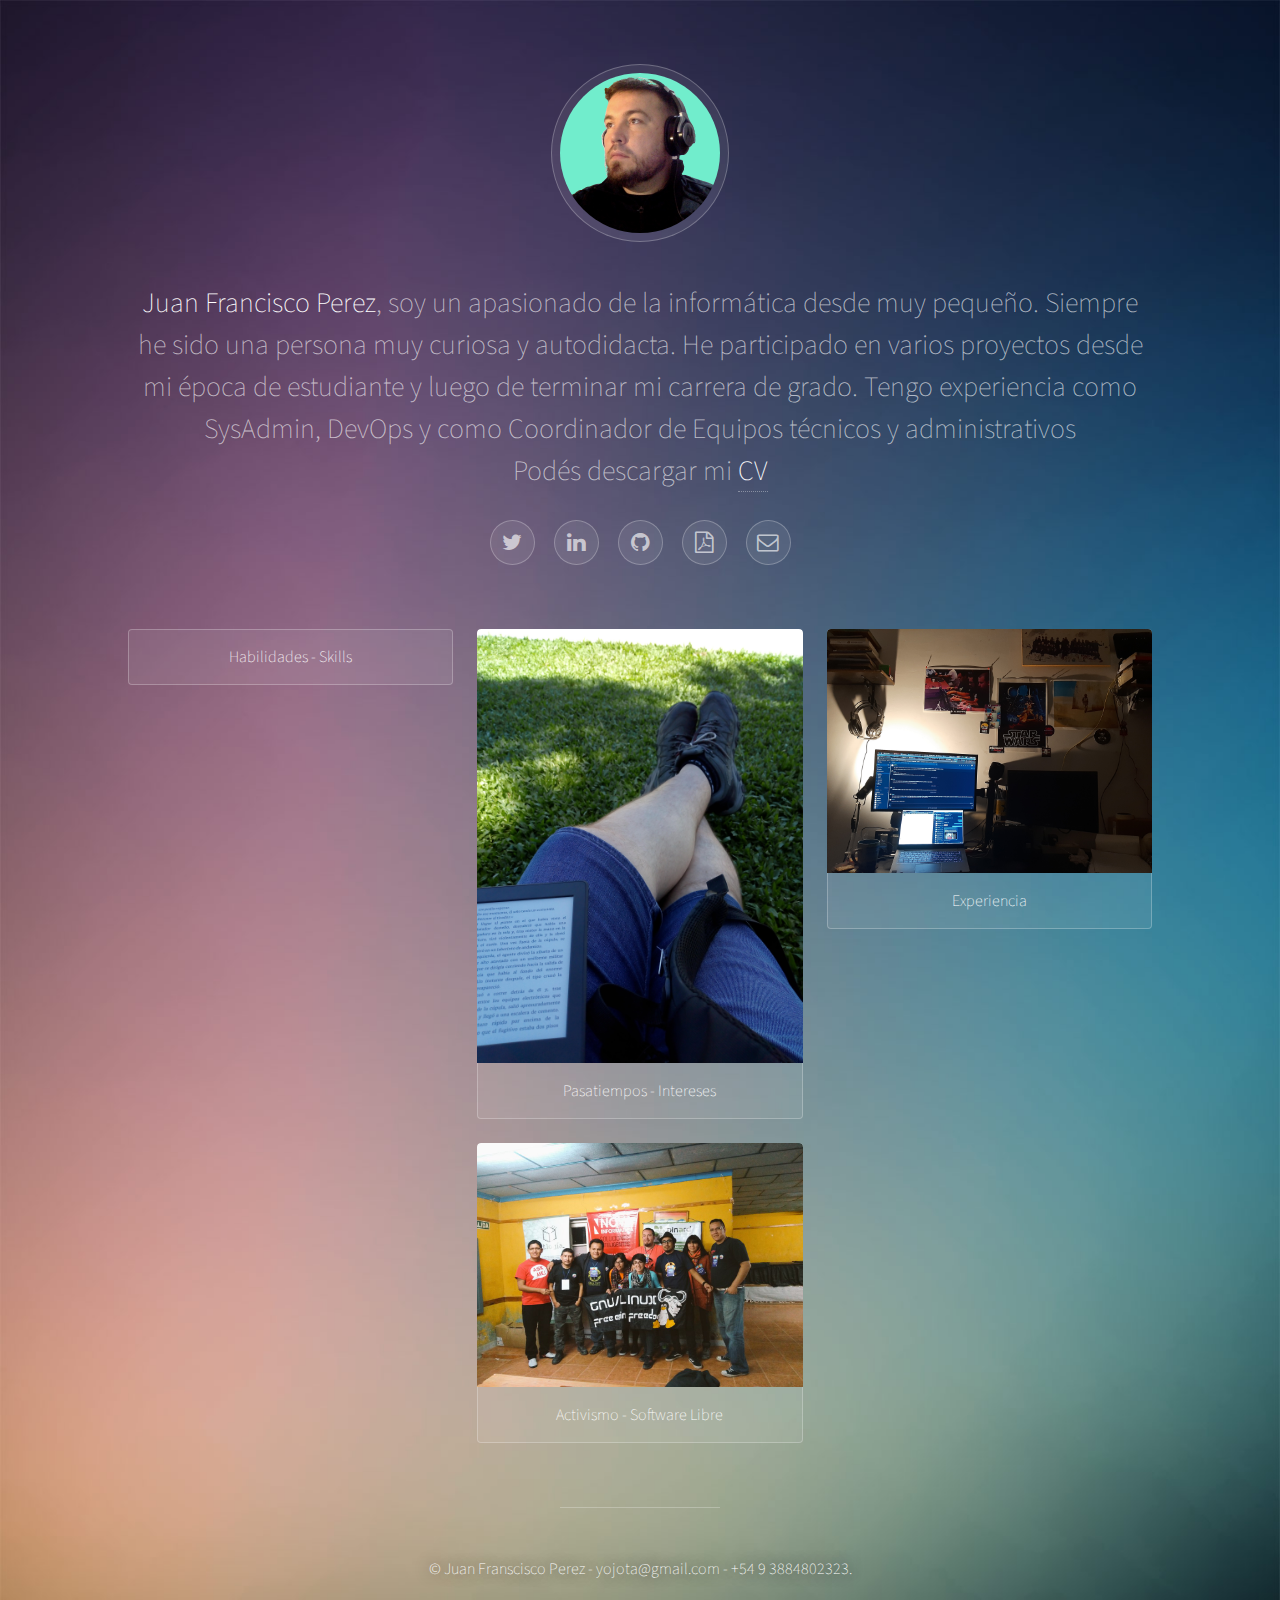
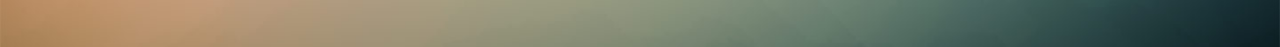
==== public_html/index.html @ 7b90a26a "add public html directory" ====
<!DOCTYPE HTML>
<!--
	Visualize by TEMPLATED
	templated.co @templatedco
	Released for free under the Creative Commons Attribution 3.0 license (templated.co/license)
-->
<html>
	<head>
		<title>Juan Franscico Perez - yojota</title>
		<meta charset="utf-8" />
		<meta name="viewport" content="width=device-width, initial-scale=1" />
		<link rel="stylesheet" href="assets/css/main.css" />
	</head>
	<body>

		<!-- Wrapper -->
			<div id="wrapper">

				<!-- Header -->
					<header id="header">
						<span class="avatar"><img src="images/avatar.jpg" alt="" /></span>
						<h1><strong>Juan Francisco Perez</strong>, soy un apasionado de la informática desde muy pequeño. Siempre he sido una
							persona muy curiosa y autodidacta. He participado en varios proyectos desde mi época de estudiante y luego de terminar mi carrera de grado. Tengo experiencia como SysAdmin, DevOps y como Coordinador de Equipos técnicos y administrativos 
							<br />
						Podés descargar mi <strong><a href="cv.pdf">CV</a></strong></h1>
						<ul class="icons">
							<li><a href="https://twitter.com/yojota" class="icon style2 fa-twitter"><span class="label">Twitter</span></a></li>
							<li><a href="https://www.linkedin.com/in/juan-francisco-perez-b0759632/" class="icon style2 fa-linkedin"><span class="label">Linkedin</span></a></li>
							<li><a href="https://github.com/yojota" class="icon style2 fa-github"><span class="label">Github</span></a></li>
							<li><a href="cv.pdf" class="icon style2 fa-file-pdf-o"><span class="label">CV</span></a></li>
							<li><a href="mailto:yojota@gmail.com" class="icon style2 fa-envelope-o"><span class="label">Email</span></a></li>
						</ul>
					</header>

				<!-- Main -->
					<section id="main">

						<!-- Thumbnails -->
							<section class="thumbnails">
								<div>
									<a href="images/fulls/01.jpg">
										<img src="images/thumbs/01.jpg" alt="" />
										<h3>Habilidades - Skills</h3>
									</a>
								</div>
								<div>
									<a href="images/fulls/03.jpg">
										<img src="images/thumbs/03.jpg" alt="" />
										<h3>Pasatiempos - Intereses</h3>
									</a>
									<a href="images/fulls/05.jpg">
										<img src="images/thumbs/05.jpg" alt="" />
										<h3>Activismo - Software Libre</h3>
									</a>
								</div>
								<div>
									<a href="images/fulls/06.jpg">
										<img src="images/thumbs/06.jpg" alt="" />
										<h3>Experiencia</h3>
									</a>
								</div>
							</section>

					</section>

				<!-- Footer -->
					<footer id="footer">
						<p>&copy; Juan Franscisco Perez - yojota@gmail.com - +54 9 3884802323.</p>
					</footer>

			</div>

		<!-- Scripts -->
			<script src="assets/js/jquery.min.js"></script>
			<script src="assets/js/jquery.poptrox.min.js"></script>
			<script src="assets/js/skel.min.js"></script>
			<script src="assets/js/main.js"></script>

	</body>
</html>
---- public_html/assets/css/main.css ----
@charset "UTF-8";
@import url(font-awesome.min.css);
@import url("http://fonts.googleapis.com/css?family=Source+Sans+Pro:200");

/*
	Visualize by TEMPLATED
	templated.co @templatedco
	Released for free under the Creative Commons Attribution 3.0 license (templated.co/license)
*/

/* Reset */

	html, body, div, span, applet, object, iframe, h1, h2, h3, h4, h5, h6, p, blockquote, pre, a, abbr, acronym, address, big, cite, code, del, dfn, em, img, ins, kbd, q, s, samp, small, strike, strong, sub, sup, tt, var, b, u, i, center, dl, dt, dd, ol, ul, li, fieldset, form, label, legend, table, caption, tbody, tfoot, thead, tr, th, td, article, aside, canvas, details, embed, figure, figcaption, footer, header, hgroup, menu, nav, output, ruby, section, summary, time, mark, audio, video {
		margin: 0;
		padding: 0;
		border: 0;
		font-size: 100%;
		font: inherit;
		vertical-align: baseline;
	}

	article, aside, details, figcaption, figure, footer, header, hgroup, menu, nav, section {
		display: block;
	}

	body {
		line-height: 1;
	}

	ol, ul {
		list-style: none;
	}

	blockquote, q {
		quotes: none;
	}

	blockquote:before, blockquote:after, q:before, q:after {
		content: '';
		content: none;
	}

	table {
		border-collapse: collapse;
		border-spacing: 0;
	}

	body {
		-webkit-text-size-adjust: none;
	}

/* Box Model */

	*, *:before, *:after {
		-moz-box-sizing: border-box;
		-webkit-box-sizing: border-box;
		box-sizing: border-box;
	}

/* Grid */

	.row {
		border-bottom: solid 1px transparent;
		-moz-box-sizing: border-box;
		-webkit-box-sizing: border-box;
		box-sizing: border-box;
	}

	.row > * {
		float: left;
		-moz-box-sizing: border-box;
		-webkit-box-sizing: border-box;
		box-sizing: border-box;
	}

	.row:after, .row:before {
		content: '';
		display: block;
		clear: both;
		height: 0;
	}

	.row.uniform > * > :first-child {
		margin-top: 0;
	}

	.row.uniform > * > :last-child {
		margin-bottom: 0;
	}

	.row.\30 \25 > * {
		padding: 0 0 0 0em;
	}

	.row.\30 \25 {
		margin: 0 0 -1px 0em;
	}

	.row.uniform.\30 \25 > * {
		padding: 0em 0 0 0em;
	}

	.row.uniform.\30 \25 {
		margin: 0em 0 -1px 0em;
	}

	.row > * {
		padding: 0 0 0 2em;
	}

	.row {
		margin: 0 0 -1px -2em;
	}

	.row.uniform > * {
		padding: 2em 0 0 2em;
	}

	.row.uniform {
		margin: -2em 0 -1px -2em;
	}

	.row.\32 00\25 > * {
		padding: 0 0 0 4em;
	}

	.row.\32 00\25 {
		margin: 0 0 -1px -4em;
	}

	.row.uniform.\32 00\25 > * {
		padding: 4em 0 0 4em;
	}

	.row.uniform.\32 00\25 {
		margin: -4em 0 -1px -4em;
	}

	.row.\31 50\25 > * {
		padding: 0 0 0 3em;
	}

	.row.\31 50\25 {
		margin: 0 0 -1px -3em;
	}

	.row.uniform.\31 50\25 > * {
		padding: 3em 0 0 3em;
	}

	.row.uniform.\31 50\25 {
		margin: -3em 0 -1px -3em;
	}

	.row.\35 0\25 > * {
		padding: 0 0 0 1em;
	}

	.row.\35 0\25 {
		margin: 0 0 -1px -1em;
	}

	.row.uniform.\35 0\25 > * {
		padding: 1em 0 0 1em;
	}

	.row.uniform.\35 0\25 {
		margin: -1em 0 -1px -1em;
	}

	.row.\32 5\25 > * {
		padding: 0 0 0 0.5em;
	}

	.row.\32 5\25 {
		margin: 0 0 -1px -0.5em;
	}

	.row.uniform.\32 5\25 > * {
		padding: 0.5em 0 0 0.5em;
	}

	.row.uniform.\32 5\25 {
		margin: -0.5em 0 -1px -0.5em;
	}

	.\31 2u, .\31 2u\24 {
		width: 100%;
		clear: none;
		margin-left: 0;
	}

	.\31 1u, .\31 1u\24 {
		width: 91.6666666667%;
		clear: none;
		margin-left: 0;
	}

	.\31 0u, .\31 0u\24 {
		width: 83.3333333333%;
		clear: none;
		margin-left: 0;
	}

	.\39 u, .\39 u\24 {
		width: 75%;
		clear: none;
		margin-left: 0;
	}

	.\38 u, .\38 u\24 {
		width: 66.6666666667%;
		clear: none;
		margin-left: 0;
	}

	.\37 u, .\37 u\24 {
		width: 58.3333333333%;
		clear: none;
		margin-left: 0;
	}

	.\36 u, .\36 u\24 {
		width: 50%;
		clear: none;
		margin-left: 0;
	}

	.\35 u, .\35 u\24 {
		width: 41.6666666667%;
		clear: none;
		margin-left: 0;
	}

	.\34 u, .\34 u\24 {
		width: 33.3333333333%;
		clear: none;
		margin-left: 0;
	}

	.\33 u, .\33 u\24 {
		width: 25%;
		clear: none;
		margin-left: 0;
	}

	.\32 u, .\32 u\24 {
		width: 16.6666666667%;
		clear: none;
		margin-left: 0;
	}

	.\31 u, .\31 u\24 {
		width: 8.3333333333%;
		clear: none;
		margin-left: 0;
	}

	.\31 2u\24 + *,
	.\31 1u\24 + *,
	.\31 0u\24 + *,
	.\39 u\24 + *,
	.\38 u\24 + *,
	.\37 u\24 + *,
	.\36 u\24 + *,
	.\35 u\24 + *,
	.\34 u\24 + *,
	.\33 u\24 + *,
	.\32 u\24 + *,
	.\31 u\24 + * {
		clear: left;
	}

	.\-11u {
		margin-left: 91.66667%;
	}

	.\-10u {
		margin-left: 83.33333%;
	}

	.\-9u {
		margin-left: 75%;
	}

	.\-8u {
		margin-left: 66.66667%;
	}

	.\-7u {
		margin-left: 58.33333%;
	}

	.\-6u {
		margin-left: 50%;
	}

	.\-5u {
		margin-left: 41.66667%;
	}

	.\-4u {
		margin-left: 33.33333%;
	}

	.\-3u {
		margin-left: 25%;
	}

	.\-2u {
		margin-left: 16.66667%;
	}

	.\-1u {
		margin-left: 8.33333%;
	}

	@media screen and (max-width: 1680px) {

		.row > * {
			padding: 0 0 0 2em;
		}

		.row {
			margin: 0 0 -1px -2em;
		}

		.row.uniform > * {
			padding: 2em 0 0 2em;
		}

		.row.uniform {
			margin: -2em 0 -1px -2em;
		}

		.row.\32 00\25 > * {
			padding: 0 0 0 4em;
		}

		.row.\32 00\25 {
			margin: 0 0 -1px -4em;
		}

		.row.uniform.\32 00\25 > * {
			padding: 4em 0 0 4em;
		}

		.row.uniform.\32 00\25 {
			margin: -4em 0 -1px -4em;
		}

		.row.\31 50\25 > * {
			padding: 0 0 0 3em;
		}

		.row.\31 50\25 {
			margin: 0 0 -1px -3em;
		}

		.row.uniform.\31 50\25 > * {
			padding: 3em 0 0 3em;
		}

		.row.uniform.\31 50\25 {
			margin: -3em 0 -1px -3em;
		}

		.row.\35 0\25 > * {
			padding: 0 0 0 1em;
		}

		.row.\35 0\25 {
			margin: 0 0 -1px -1em;
		}

		.row.uniform.\35 0\25 > * {
			padding: 1em 0 0 1em;
		}

		.row.uniform.\35 0\25 {
			margin: -1em 0 -1px -1em;
		}

		.row.\32 5\25 > * {
			padding: 0 0 0 0.5em;
		}

		.row.\32 5\25 {
			margin: 0 0 -1px -0.5em;
		}

		.row.uniform.\32 5\25 > * {
			padding: 0.5em 0 0 0.5em;
		}

		.row.uniform.\32 5\25 {
			margin: -0.5em 0 -1px -0.5em;
		}

		.\31 2u\28xlarge\29, .\31 2u\24\28xlarge\29 {
			width: 100%;
			clear: none;
			margin-left: 0;
		}

		.\31 1u\28xlarge\29, .\31 1u\24\28xlarge\29 {
			width: 91.6666666667%;
			clear: none;
			margin-left: 0;
		}

		.\31 0u\28xlarge\29, .\31 0u\24\28xlarge\29 {
			width: 83.3333333333%;
			clear: none;
			margin-left: 0;
		}

		.\39 u\28xlarge\29, .\39 u\24\28xlarge\29 {
			width: 75%;
			clear: none;
			margin-left: 0;
		}

		.\38 u\28xlarge\29, .\38 u\24\28xlarge\29 {
			width: 66.6666666667%;
			clear: none;
			margin-left: 0;
		}

		.\37 u\28xlarge\29, .\37 u\24\28xlarge\29 {
			width: 58.3333333333%;
			clear: none;
			margin-left: 0;
		}

		.\36 u\28xlarge\29, .\36 u\24\28xlarge\29 {
			width: 50%;
			clear: none;
			margin-left: 0;
		}

		.\35 u\28xlarge\29, .\35 u\24\28xlarge\29 {
			width: 41.6666666667%;
			clear: none;
			margin-left: 0;
		}

		.\34 u\28xlarge\29, .\34 u\24\28xlarge\29 {
			width: 33.3333333333%;
			clear: none;
			margin-left: 0;
		}

		.\33 u\28xlarge\29, .\33 u\24\28xlarge\29 {
			width: 25%;
			clear: none;
			margin-left: 0;
		}

		.\32 u\28xlarge\29, .\32 u\24\28xlarge\29 {
			width: 16.6666666667%;
			clear: none;
			margin-left: 0;
		}

		.\31 u\28xlarge\29, .\31 u\24\28xlarge\29 {
			width: 8.3333333333%;
			clear: none;
			margin-left: 0;
		}

		.\31 2u\24\28xlarge\29 + *,
		.\31 1u\24\28xlarge\29 + *,
		.\31 0u\24\28xlarge\29 + *,
		.\39 u\24\28xlarge\29 + *,
		.\38 u\24\28xlarge\29 + *,
		.\37 u\24\28xlarge\29 + *,
		.\36 u\24\28xlarge\29 + *,
		.\35 u\24\28xlarge\29 + *,
		.\34 u\24\28xlarge\29 + *,
		.\33 u\24\28xlarge\29 + *,
		.\32 u\24\28xlarge\29 + *,
		.\31 u\24\28xlarge\29 + * {
			clear: left;
		}

		.\-11u\28xlarge\29 {
			margin-left: 91.66667%;
		}

		.\-10u\28xlarge\29 {
			margin-left: 83.33333%;
		}

		.\-9u\28xlarge\29 {
			margin-left: 75%;
		}

		.\-8u\28xlarge\29 {
			margin-left: 66.66667%;
		}

		.\-7u\28xlarge\29 {
			margin-left: 58.33333%;
		}

		.\-6u\28xlarge\29 {
			margin-left: 50%;
		}

		.\-5u\28xlarge\29 {
			margin-left: 41.66667%;
		}

		.\-4u\28xlarge\29 {
			margin-left: 33.33333%;
		}

		.\-3u\28xlarge\29 {
			margin-left: 25%;
		}

		.\-2u\28xlarge\29 {
			margin-left: 16.66667%;
		}

		.\-1u\28xlarge\29 {
			margin-left: 8.33333%;
		}

	}

	@media screen and (max-width: 1280px) {

		.row > * {
			padding: 0 0 0 2em;
		}

		.row {
			margin: 0 0 -1px -2em;
		}

		.row.uniform > * {
			padding: 2em 0 0 2em;
		}

		.row.uniform {
			margin: -2em 0 -1px -2em;
		}

		.row.\32 00\25 > * {
			padding: 0 0 0 4em;
		}

		.row.\32 00\25 {
			margin: 0 0 -1px -4em;
		}

		.row.uniform.\32 00\25 > * {
			padding: 4em 0 0 4em;
		}

		.row.uniform.\32 00\25 {
			margin: -4em 0 -1px -4em;
		}

		.row.\31 50\25 > * {
			padding: 0 0 0 3em;
		}

		.row.\31 50\25 {
			margin: 0 0 -1px -3em;
		}

		.row.uniform.\31 50\25 > * {
			padding: 3em 0 0 3em;
		}

		.row.uniform.\31 50\25 {
			margin: -3em 0 -1px -3em;
		}

		.row.\35 0\25 > * {
			padding: 0 0 0 1em;
		}

		.row.\35 0\25 {
			margin: 0 0 -1px -1em;
		}

		.row.uniform.\35 0\25 > * {
			padding: 1em 0 0 1em;
		}

		.row.uniform.\35 0\25 {
			margin: -1em 0 -1px -1em;
		}

		.row.\32 5\25 > * {
			padding: 0 0 0 0.5em;
		}

		.row.\32 5\25 {
			margin: 0 0 -1px -0.5em;
		}

		.row.uniform.\32 5\25 > * {
			padding: 0.5em 0 0 0.5em;
		}

		.row.uniform.\32 5\25 {
			margin: -0.5em 0 -1px -0.5em;
		}

		.\31 2u\28large\29, .\31 2u\24\28large\29 {
			width: 100%;
			clear: none;
			margin-left: 0;
		}

		.\31 1u\28large\29, .\31 1u\24\28large\29 {
			width: 91.6666666667%;
			clear: none;
			margin-left: 0;
		}

		.\31 0u\28large\29, .\31 0u\24\28large\29 {
			width: 83.3333333333%;
			clear: none;
			margin-left: 0;
		}

		.\39 u\28large\29, .\39 u\24\28large\29 {
			width: 75%;
			clear: none;
			margin-left: 0;
		}

		.\38 u\28large\29, .\38 u\24\28large\29 {
			width: 66.6666666667%;
			clear: none;
			margin-left: 0;
		}

		.\37 u\28large\29, .\37 u\24\28large\29 {
			width: 58.3333333333%;
			clear: none;
			margin-left: 0;
		}

		.\36 u\28large\29, .\36 u\24\28large\29 {
			width: 50%;
			clear: none;
			margin-left: 0;
		}

		.\35 u\28large\29, .\35 u\24\28large\29 {
			width: 41.6666666667%;
			clear: none;
			margin-left: 0;
		}

		.\34 u\28large\29, .\34 u\24\28large\29 {
			width: 33.3333333333%;
			clear: none;
			margin-left: 0;
		}

		.\33 u\28large\29, .\33 u\24\28large\29 {
			width: 25%;
			clear: none;
			margin-left: 0;
		}

		.\32 u\28large\29, .\32 u\24\28large\29 {
			width: 16.6666666667%;
			clear: none;
			margin-left: 0;
		}

		.\31 u\28large\29, .\31 u\24\28large\29 {
			width: 8.3333333333%;
			clear: none;
			margin-left: 0;
		}

		.\31 2u\24\28large\29 + *,
		.\31 1u\24\28large\29 + *,
		.\31 0u\24\28large\29 + *,
		.\39 u\24\28large\29 + *,
		.\38 u\24\28large\29 + *,
		.\37 u\24\28large\29 + *,
		.\36 u\24\28large\29 + *,
		.\35 u\24\28large\29 + *,
		.\34 u\24\28large\29 + *,
		.\33 u\24\28large\29 + *,
		.\32 u\24\28large\29 + *,
		.\31 u\24\28large\29 + * {
			clear: left;
		}

		.\-11u\28large\29 {
			margin-left: 91.66667%;
		}

		.\-10u\28large\29 {
			margin-left: 83.33333%;
		}

		.\-9u\28large\29 {
			margin-left: 75%;
		}

		.\-8u\28large\29 {
			margin-left: 66.66667%;
		}

		.\-7u\28large\29 {
			margin-left: 58.33333%;
		}

		.\-6u\28large\29 {
			margin-left: 50%;
		}

		.\-5u\28large\29 {
			margin-left: 41.66667%;
		}

		.\-4u\28large\29 {
			margin-left: 33.33333%;
		}

		.\-3u\28large\29 {
			margin-left: 25%;
		}

		.\-2u\28large\29 {
			margin-left: 16.66667%;
		}

		.\-1u\28large\29 {
			margin-left: 8.33333%;
		}

	}

	@media screen and (max-width: 980px) {

		.row > * {
			padding: 0 0 0 2em;
		}

		.row {
			margin: 0 0 -1px -2em;
		}

		.row.uniform > * {
			padding: 2em 0 0 2em;
		}

		.row.uniform {
			margin: -2em 0 -1px -2em;
		}

		.row.\32 00\25 > * {
			padding: 0 0 0 4em;
		}

		.row.\32 00\25 {
			margin: 0 0 -1px -4em;
		}

		.row.uniform.\32 00\25 > * {
			padding: 4em 0 0 4em;
		}

		.row.uniform.\32 00\25 {
			margin: -4em 0 -1px -4em;
		}

		.row.\31 50\25 > * {
			padding: 0 0 0 3em;
		}

		.row.\31 50\25 {
			margin: 0 0 -1px -3em;
		}

		.row.uniform.\31 50\25 > * {
			padding: 3em 0 0 3em;
		}

		.row.uniform.\31 50\25 {
			margin: -3em 0 -1px -3em;
		}

		.row.\35 0\25 > * {
			padding: 0 0 0 1em;
		}

		.row.\35 0\25 {
			margin: 0 0 -1px -1em;
		}

		.row.uniform.\35 0\25 > * {
			padding: 1em 0 0 1em;
		}

		.row.uniform.\35 0\25 {
			margin: -1em 0 -1px -1em;
		}

		.row.\32 5\25 > * {
			padding: 0 0 0 0.5em;
		}

		.row.\32 5\25 {
			margin: 0 0 -1px -0.5em;
		}

		.row.uniform.\32 5\25 > * {
			padding: 0.5em 0 0 0.5em;
		}

		.row.uniform.\32 5\25 {
			margin: -0.5em 0 -1px -0.5em;
		}

		.\31 2u\28medium\29, .\31 2u\24\28medium\29 {
			width: 100%;
			clear: none;
			margin-left: 0;
		}

		.\31 1u\28medium\29, .\31 1u\24\28medium\29 {
			width: 91.6666666667%;
			clear: none;
			margin-left: 0;
		}

		.\31 0u\28medium\29, .\31 0u\24\28medium\29 {
			width: 83.3333333333%;
			clear: none;
			margin-left: 0;
		}

		.\39 u\28medium\29, .\39 u\24\28medium\29 {
			width: 75%;
			clear: none;
			margin-left: 0;
		}

		.\38 u\28medium\29, .\38 u\24\28medium\29 {
			width: 66.6666666667%;
			clear: none;
			margin-left: 0;
		}

		.\37 u\28medium\29, .\37 u\24\28medium\29 {
			width: 58.3333333333%;
			clear: none;
			margin-left: 0;
		}

		.\36 u\28medium\29, .\36 u\24\28medium\29 {
			width: 50%;
			clear: none;
			margin-left: 0;
		}

		.\35 u\28medium\29, .\35 u\24\28medium\29 {
			width: 41.6666666667%;
			clear: none;
			margin-left: 0;
		}

		.\34 u\28medium\29, .\34 u\24\28medium\29 {
			width: 33.3333333333%;
			clear: none;
			margin-left: 0;
		}

		.\33 u\28medium\29, .\33 u\24\28medium\29 {
			width: 25%;
			clear: none;
			margin-left: 0;
		}

		.\32 u\28medium\29, .\32 u\24\28medium\29 {
			width: 16.6666666667%;
			clear: none;
			margin-left: 0;
		}

		.\31 u\28medium\29, .\31 u\24\28medium\29 {
			width: 8.3333333333%;
			clear: none;
			margin-left: 0;
		}

		.\31 2u\24\28medium\29 + *,
		.\31 1u\24\28medium\29 + *,
		.\31 0u\24\28medium\29 + *,
		.\39 u\24\28medium\29 + *,
		.\38 u\24\28medium\29 + *,
		.\37 u\24\28medium\29 + *,
		.\36 u\24\28medium\29 + *,
		.\35 u\24\28medium\29 + *,
		.\34 u\24\28medium\29 + *,
		.\33 u\24\28medium\29 + *,
		.\32 u\24\28medium\29 + *,
		.\31 u\24\28medium\29 + * {
			clear: left;
		}

		.\-11u\28medium\29 {
			margin-left: 91.66667%;
		}

		.\-10u\28medium\29 {
			margin-left: 83.33333%;
		}

		.\-9u\28medium\29 {
			margin-left: 75%;
		}

		.\-8u\28medium\29 {
			margin-left: 66.66667%;
		}

		.\-7u\28medium\29 {
			margin-left: 58.33333%;
		}

		.\-6u\28medium\29 {
			margin-left: 50%;
		}

		.\-5u\28medium\29 {
			margin-left: 41.66667%;
		}

		.\-4u\28medium\29 {
			margin-left: 33.33333%;
		}

		.\-3u\28medium\29 {
			margin-left: 25%;
		}

		.\-2u\28medium\29 {
			margin-left: 16.66667%;
		}

		.\-1u\28medium\29 {
			margin-left: 8.33333%;
		}

	}

	@media screen and (max-width: 736px) {

		.row > * {
			padding: 0 0 0 2em;
		}

		.row {
			margin: 0 0 -1px -2em;
		}

		.row.uniform > * {
			padding: 2em 0 0 2em;
		}

		.row.uniform {
			margin: -2em 0 -1px -2em;
		}

		.row.\32 00\25 > * {
			padding: 0 0 0 4em;
		}

		.row.\32 00\25 {
			margin: 0 0 -1px -4em;
		}

		.row.uniform.\32 00\25 > * {
			padding: 4em 0 0 4em;
		}

		.row.uniform.\32 00\25 {
			margin: -4em 0 -1px -4em;
		}

		.row.\31 50\25 > * {
			padding: 0 0 0 3em;
		}

		.row.\31 50\25 {
			margin: 0 0 -1px -3em;
		}

		.row.uniform.\31 50\25 > * {
			padding: 3em 0 0 3em;
		}

		.row.uniform.\31 50\25 {
			margin: -3em 0 -1px -3em;
		}

		.row.\35 0\25 > * {
			padding: 0 0 0 1em;
		}

		.row.\35 0\25 {
			margin: 0 0 -1px -1em;
		}

		.row.uniform.\35 0\25 > * {
			padding: 1em 0 0 1em;
		}

		.row.uniform.\35 0\25 {
			margin: -1em 0 -1px -1em;
		}

		.row.\32 5\25 > * {
			padding: 0 0 0 0.5em;
		}

		.row.\32 5\25 {
			margin: 0 0 -1px -0.5em;
		}

		.row.uniform.\32 5\25 > * {
			padding: 0.5em 0 0 0.5em;
		}

		.row.uniform.\32 5\25 {
			margin: -0.5em 0 -1px -0.5em;
		}

		.\31 2u\28small\29, .\31 2u\24\28small\29 {
			width: 100%;
			clear: none;
			margin-left: 0;
		}

		.\31 1u\28small\29, .\31 1u\24\28small\29 {
			width: 91.6666666667%;
			clear: none;
			margin-left: 0;
		}

		.\31 0u\28small\29, .\31 0u\24\28small\29 {
			width: 83.3333333333%;
			clear: none;
			margin-left: 0;
		}

		.\39 u\28small\29, .\39 u\24\28small\29 {
			width: 75%;
			clear: none;
			margin-left: 0;
		}

		.\38 u\28small\29, .\38 u\24\28small\29 {
			width: 66.6666666667%;
			clear: none;
			margin-left: 0;
		}

		.\37 u\28small\29, .\37 u\24\28small\29 {
			width: 58.3333333333%;
			clear: none;
			margin-left: 0;
		}

		.\36 u\28small\29, .\36 u\24\28small\29 {
			width: 50%;
			clear: none;
			margin-left: 0;
		}

		.\35 u\28small\29, .\35 u\24\28small\29 {
			width: 41.6666666667%;
			clear: none;
			margin-left: 0;
		}

		.\34 u\28small\29, .\34 u\24\28small\29 {
			width: 33.3333333333%;
			clear: none;
			margin-left: 0;
		}

		.\33 u\28small\29, .\33 u\24\28small\29 {
			width: 25%;
			clear: none;
			margin-left: 0;
		}

		.\32 u\28small\29, .\32 u\24\28small\29 {
			width: 16.6666666667%;
			clear: none;
			margin-left: 0;
		}

		.\31 u\28small\29, .\31 u\24\28small\29 {
			width: 8.3333333333%;
			clear: none;
			margin-left: 0;
		}

		.\31 2u\24\28small\29 + *,
		.\31 1u\24\28small\29 + *,
		.\31 0u\24\28small\29 + *,
		.\39 u\24\28small\29 + *,
		.\38 u\24\28small\29 + *,
		.\37 u\24\28small\29 + *,
		.\36 u\24\28small\29 + *,
		.\35 u\24\28small\29 + *,
		.\34 u\24\28small\29 + *,
		.\33 u\24\28small\29 + *,
		.\32 u\24\28small\29 + *,
		.\31 u\24\28small\29 + * {
			clear: left;
		}

		.\-11u\28small\29 {
			margin-left: 91.66667%;
		}

		.\-10u\28small\29 {
			margin-left: 83.33333%;
		}

		.\-9u\28small\29 {
			margin-left: 75%;
		}

		.\-8u\28small\29 {
			margin-left: 66.66667%;
		}

		.\-7u\28small\29 {
			margin-left: 58.33333%;
		}

		.\-6u\28small\29 {
			margin-left: 50%;
		}

		.\-5u\28small\29 {
			margin-left: 41.66667%;
		}

		.\-4u\28small\29 {
			margin-left: 33.33333%;
		}

		.\-3u\28small\29 {
			margin-left: 25%;
		}

		.\-2u\28small\29 {
			margin-left: 16.66667%;
		}

		.\-1u\28small\29 {
			margin-left: 8.33333%;
		}

	}

	@media screen and (max-width: 480px) {

		.row > * {
			padding: 0 0 0 2em;
		}

		.row {
			margin: 0 0 -1px -2em;
		}

		.row.uniform > * {
			padding: 2em 0 0 2em;
		}

		.row.uniform {
			margin: -2em 0 -1px -2em;
		}

		.row.\32 00\25 > * {
			padding: 0 0 0 4em;
		}

		.row.\32 00\25 {
			margin: 0 0 -1px -4em;
		}

		.row.uniform.\32 00\25 > * {
			padding: 4em 0 0 4em;
		}

		.row.uniform.\32 00\25 {
			margin: -4em 0 -1px -4em;
		}

		.row.\31 50\25 > * {
			padding: 0 0 0 3em;
		}

		.row.\31 50\25 {
			margin: 0 0 -1px -3em;
		}

		.row.uniform.\31 50\25 > * {
			padding: 3em 0 0 3em;
		}

		.row.uniform.\31 50\25 {
			margin: -3em 0 -1px -3em;
		}

		.row.\35 0\25 > * {
			padding: 0 0 0 1em;
		}

		.row.\35 0\25 {
			margin: 0 0 -1px -1em;
		}

		.row.uniform.\35 0\25 > * {
			padding: 1em 0 0 1em;
		}

		.row.uniform.\35 0\25 {
			margin: -1em 0 -1px -1em;
		}

		.row.\32 5\25 > * {
			padding: 0 0 0 0.5em;
		}

		.row.\32 5\25 {
			margin: 0 0 -1px -0.5em;
		}

		.row.uniform.\32 5\25 > * {
			padding: 0.5em 0 0 0.5em;
		}

		.row.uniform.\32 5\25 {
			margin: -0.5em 0 -1px -0.5em;
		}

		.\31 2u\28xsmall\29, .\31 2u\24\28xsmall\29 {
			width: 100%;
			clear: none;
			margin-left: 0;
		}

		.\31 1u\28xsmall\29, .\31 1u\24\28xsmall\29 {
			width: 91.6666666667%;
			clear: none;
			margin-left: 0;
		}

		.\31 0u\28xsmall\29, .\31 0u\24\28xsmall\29 {
			width: 83.3333333333%;
			clear: none;
			margin-left: 0;
		}

		.\39 u\28xsmall\29, .\39 u\24\28xsmall\29 {
			width: 75%;
			clear: none;
			margin-left: 0;
		}

		.\38 u\28xsmall\29, .\38 u\24\28xsmall\29 {
			width: 66.6666666667%;
			clear: none;
			margin-left: 0;
		}

		.\37 u\28xsmall\29, .\37 u\24\28xsmall\29 {
			width: 58.3333333333%;
			clear: none;
			margin-left: 0;
		}

		.\36 u\28xsmall\29, .\36 u\24\28xsmall\29 {
			width: 50%;
			clear: none;
			margin-left: 0;
		}

		.\35 u\28xsmall\29, .\35 u\24\28xsmall\29 {
			width: 41.6666666667%;
			clear: none;
			margin-left: 0;
		}

		.\34 u\28xsmall\29, .\34 u\24\28xsmall\29 {
			width: 33.3333333333%;
			clear: none;
			margin-left: 0;
		}

		.\33 u\28xsmall\29, .\33 u\24\28xsmall\29 {
			width: 25%;
			clear: none;
			margin-left: 0;
		}

		.\32 u\28xsmall\29, .\32 u\24\28xsmall\29 {
			width: 16.6666666667%;
			clear: none;
			margin-left: 0;
		}

		.\31 u\28xsmall\29, .\31 u\24\28xsmall\29 {
			width: 8.3333333333%;
			clear: none;
			margin-left: 0;
		}

		.\31 2u\24\28xsmall\29 + *,
		.\31 1u\24\28xsmall\29 + *,
		.\31 0u\24\28xsmall\29 + *,
		.\39 u\24\28xsmall\29 + *,
		.\38 u\24\28xsmall\29 + *,
		.\37 u\24\28xsmall\29 + *,
		.\36 u\24\28xsmall\29 + *,
		.\35 u\24\28xsmall\29 + *,
		.\34 u\24\28xsmall\29 + *,
		.\33 u\24\28xsmall\29 + *,
		.\32 u\24\28xsmall\29 + *,
		.\31 u\24\28xsmall\29 + * {
			clear: left;
		}

		.\-11u\28xsmall\29 {
			margin-left: 91.66667%;
		}

		.\-10u\28xsmall\29 {
			margin-left: 83.33333%;
		}

		.\-9u\28xsmall\29 {
			margin-left: 75%;
		}

		.\-8u\28xsmall\29 {
			margin-left: 66.66667%;
		}

		.\-7u\28xsmall\29 {
			margin-left: 58.33333%;
		}

		.\-6u\28xsmall\29 {
			margin-left: 50%;
		}

		.\-5u\28xsmall\29 {
			margin-left: 41.66667%;
		}

		.\-4u\28xsmall\29 {
			margin-left: 33.33333%;
		}

		.\-3u\28xsmall\29 {
			margin-left: 25%;
		}

		.\-2u\28xsmall\29 {
			margin-left: 16.66667%;
		}

		.\-1u\28xsmall\29 {
			margin-left: 8.33333%;
		}

	}

/* Basic */

	@-ms-viewport {
		width: device-width;
	}

	body {
		-ms-overflow-style: scrollbar;
	}

	@media screen and (max-width: 480px) {

		html, body {
			min-width: 320px;
		}

	}

	body {
		background-color: #000;
		background-image: url("../../images/bg.jpg");
		background-size: cover;
		background-position: top center;
	}

		body.is-loading *, body.is-loading *:before, body.is-loading *:after {
			-moz-animation: none !important;
			-webkit-animation: none !important;
			-ms-animation: none !important;
			animation: none !important;
			-moz-transition: none !important;
			-webkit-transition: none !important;
			-ms-transition: none !important;
			transition: none !important;
		}

/* Type */

	body, input, select, textarea {
		color: rgba(255, 255, 255, 0.65);
		font-family: "Source Sans Pro", Helvetica, sans-serif;
		font-size: 13pt;
		font-weight: 200;
		line-height: 1.65;
	}

		@media screen and (max-width: 1280px) {

			body, input, select, textarea {
				font-size: 12pt;
			}

		}

	a {
		color: inherit;
		text-decoration: none;
		border-bottom: dotted 1px rgba(255, 255, 255, 0.35);
		-moz-transition: border-bottom-color 0.2s ease-in-out, color 0.2s ease-in-out;
		-webkit-transition: border-bottom-color 0.2s ease-in-out, color 0.2s ease-in-out;
		-ms-transition: border-bottom-color 0.2s ease-in-out, color 0.2s ease-in-out;
		transition: border-bottom-color 0.2s ease-in-out, color 0.2s ease-in-out;
	}

		a:hover {
			color: #ffffff;
			border-bottom-color: transparent;
		}

	strong, b {
		color: #ffffff;
		font-weight: 200;
	}

	em, i {
		font-style: italic;
	}

	p {
		margin: 0 0 2em 0;
	}

	h1, h2, h3, h4, h5, h6 {
		color: #ffffff;
		font-weight: 200;
		line-height: 1.5;
		margin: 0 0 1em 0;
	}

		h1 a, h2 a, h3 a, h4 a, h5 a, h6 a {
			color: inherit;
			text-decoration: none;
		}

		@media screen and (max-width: 980px) {

			h1 br, h2 br, h3 br, h4 br, h5 br, h6 br {
				display: none;
			}

		}

	h1 {
		font-size: 1.75em;
	}

		@media screen and (max-width: 980px) {

			h1 {
				font-size: 1.5em;
			}

		}

		@media screen and (max-width: 736px) {

			h1 {
				font-size: 1.25em;
			}

		}

	h2 {
		font-size: 1.35em;
	}

		@media screen and (max-width: 736px) {

			h2 {
				font-size: 1em;
			}

		}

	h3 {
		font-size: 1em;
	}

	h4 {
		font-size: 1em;
	}

	h5 {
		font-size: 0.9em;
	}

	h6 {
		font-size: 0.7em;
	}

	sub {
		font-size: 0.8em;
		position: relative;
		top: 0.5em;
	}

	sup {
		font-size: 0.8em;
		position: relative;
		top: -0.5em;
	}

	blockquote {
		border-left: solid 4px rgba(255, 255, 255, 0.25);
		font-style: italic;
		margin: 0 0 2em 0;
		padding: 0.5em 0 0.5em 2em;
	}

	code {
		background: rgba(255, 255, 255, 0.075);
		border-radius: 4px;
		border: solid 1px rgba(255, 255, 255, 0.25);
		font-family: "Courier New", monospace;
		font-size: 0.9em;
		margin: 0 0.25em;
		padding: 0.25em 0.65em;
	}

	pre {
		-webkit-overflow-scrolling: touch;
		font-family: "Courier New", monospace;
		font-size: 0.9em;
		margin: 0 0 2em 0;
	}

		pre code {
			display: block;
			line-height: 1.75;
			padding: 1em 1.5em;
			overflow-x: auto;
		}

	hr {
		border: 0;
		border-bottom: solid 1px rgba(255, 255, 255, 0.25);
		margin: 2em 0;
	}

		hr.major {
			margin: 3em 0;
		}

	.align-left {
		text-align: left;
	}

	.align-center {
		text-align: center;
	}

	.align-right {
		text-align: right;
	}

/* Section/Article */

	section.special, article.special {
		text-align: center;
	}

	header p {
		color: rgba(255, 255, 255, 0.35);
		position: relative;
		margin: 0 0 1.5em 0;
	}

	header h2 + p {
		font-size: 1.25em;
		margin-top: -1em;
	}

	header h3 + p {
		font-size: 1.1em;
		margin-top: -0.8em;
	}

	header h4 + p,
	header h5 + p,
	header h6 + p {
		font-size: 0.9em;
		margin-top: -0.6em;
	}

/* Form */

	form {
		margin: 0 0 2em 0;
	}

	label {
		color: #ffffff;
		display: block;
		font-size: 0.9em;
		font-weight: 200;
		margin: 0 0 1em 0;
	}

	input[type="text"],
	input[type="password"],
	input[type="email"],
	input[type="tel"],
	select,
	textarea {
		-moz-appearance: none;
		-webkit-appearance: none;
		-ms-appearance: none;
		appearance: none;
		background: rgba(255, 255, 255, 0.075);
		border-radius: 4px;
		border: none;
		border: solid 1px rgba(255, 255, 255, 0.25);
		color: inherit;
		display: block;
		outline: 0;
		padding: 0 1em;
		text-decoration: none;
		width: 100%;
	}

		input[type="text"]:invalid,
		input[type="password"]:invalid,
		input[type="email"]:invalid,
		input[type="tel"]:invalid,
		select:invalid,
		textarea:invalid {
			box-shadow: none;
		}

		input[type="text"]:focus,
		input[type="password"]:focus,
		input[type="email"]:focus,
		input[type="tel"]:focus,
		select:focus,
		textarea:focus {
			border-color: #FF6382;
			box-shadow: 0 0 0 1px #FF6382;
		}

	.select-wrapper {
		text-decoration: none;
		display: block;
		position: relative;
	}

		.select-wrapper:before {
			content: "";
			-moz-osx-font-smoothing: grayscale;
			-webkit-font-smoothing: antialiased;
			font-family: FontAwesome;
			font-style: normal;
			font-weight: normal;
			text-transform: none !important;
		}

		.select-wrapper:before {
			color: rgba(255, 255, 255, 0.25);
			display: block;
			height: 2.75em;
			line-height: 2.75em;
			pointer-events: none;
			position: absolute;
			right: 0;
			text-align: center;
			top: 0;
			width: 2.75em;
		}

		.select-wrapper select::-ms-expand {
			display: none;
		}

	input[type="text"],
	input[type="password"],
	input[type="email"],
	select {
		height: 2.75em;
	}

	textarea {
		padding: 0.75em 1em;
	}

	input[type="checkbox"],
	input[type="radio"] {
		-moz-appearance: none;
		-webkit-appearance: none;
		-ms-appearance: none;
		appearance: none;
		display: block;
		float: left;
		margin-right: -2em;
		opacity: 0;
		width: 1em;
		z-index: -1;
	}

		input[type="checkbox"] + label,
		input[type="radio"] + label {
			text-decoration: none;
			color: rgba(255, 255, 255, 0.65);
			cursor: pointer;
			display: inline-block;
			font-size: 1em;
			font-weight: 200;
			padding-left: 2.4em;
			padding-right: 0.75em;
			position: relative;
		}

			input[type="checkbox"] + label:before,
			input[type="radio"] + label:before {
				-moz-osx-font-smoothing: grayscale;
				-webkit-font-smoothing: antialiased;
				font-family: FontAwesome;
				font-style: normal;
				font-weight: normal;
				text-transform: none !important;
			}

			input[type="checkbox"] + label:before,
			input[type="radio"] + label:before {
				background: rgba(255, 255, 255, 0.075);
				border-radius: 4px;
				border: solid 1px rgba(255, 255, 255, 0.25);
				content: '';
				display: inline-block;
				height: 1.65em;
				left: 0;
				line-height: 1.58125em;
				position: absolute;
				text-align: center;
				top: 0;
				width: 1.65em;
			}

		input[type="checkbox"]:checked + label:before,
		input[type="radio"]:checked + label:before {
			background: #FF6382;
			border-color: #FF6382;
			color: #ffffff;
			content: '\f00c';
		}

		input[type="checkbox"]:focus + label:before,
		input[type="radio"]:focus + label:before {
			border-color: #FF6382;
			box-shadow: 0 0 0 1px #FF6382;
		}

	input[type="checkbox"] + label:before {
		border-radius: 4px;
	}

	input[type="radio"] + label:before {
		border-radius: 100%;
	}

	::-webkit-input-placeholder {
		color: rgba(255, 255, 255, 0.35) !important;
		opacity: 1.0;
	}

	:-moz-placeholder {
		color: rgba(255, 255, 255, 0.35) !important;
		opacity: 1.0;
	}

	::-moz-placeholder {
		color: rgba(255, 255, 255, 0.35) !important;
		opacity: 1.0;
	}

	:-ms-input-placeholder {
		color: rgba(255, 255, 255, 0.35) !important;
		opacity: 1.0;
	}

	.formerize-placeholder {
		color: rgba(255, 255, 255, 0.35) !important;
		opacity: 1.0;
	}

/* Box */

	.box {
		border-radius: 4px;
		border: solid 1px rgba(255, 255, 255, 0.25);
		margin-bottom: 2em;
		padding: 1.5em;
	}

		.box > :last-child,
		.box > :last-child > :last-child,
		.box > :last-child > :last-child > :last-child {
			margin-bottom: 0;
		}

		.box.alt {
			border: 0;
			border-radius: 0;
			padding: 0;
		}

/* Icon */

	.icon {
		text-decoration: none;
		border-bottom: none;
		position: relative;
	}

		.icon:before {
			-moz-osx-font-smoothing: grayscale;
			-webkit-font-smoothing: antialiased;
			font-family: FontAwesome;
			font-style: normal;
			font-weight: normal;
			text-transform: none !important;
		}

		.icon > .label {
			display: none;
		}

		.icon.style2 {
			-moz-transition: all 0.2s ease;
			-webkit-transition: all 0.2s ease;
			-ms-transition: all 0.2s ease;
			transition: all 0.2s ease;
			border-radius: 100%;
			display: inline-block;
			padding: 0.5em;
			border: solid 1px rgba(255, 255, 255, 0.25);
			background-color: rgba(255, 255, 255, 0.075);
		}

			.icon.style2:before {
				display: block;
				width: 1.25em;
				height: 1.25em;
				line-height: 1.25em;
				font-size: 1.35em;
			}

			.icon.style2:hover {
				background-color: rgba(255, 255, 255, 0.25);
			}

			@media screen and (max-width: 736px) {

				.icon.style2:before {
					font-size: 1em;
				}

			}

/* Image */

	.image {
		border-radius: 4px;
		border: 0;
		display: inline-block;
		position: relative;
	}

		.image img {
			border-radius: 4px;
			display: block;
		}

		.image.left, .image.right {
			max-width: 40%;
		}

			.image.left img, .image.right img {
				width: 100%;
			}

		.image.left {
			float: left;
			padding: 0 1.5em 1em 0;
			top: 0.25em;
		}

		.image.right {
			float: right;
			padding: 0 0 1em 1.5em;
			top: 0.25em;
		}

		.image.fit {
			display: block;
			margin: 0 0 2em 0;
			width: 100%;
		}

			.image.fit img {
				width: 100%;
			}

		.image.main {
			display: block;
			margin: 0 0 3em 0;
			width: 100%;
		}

			.image.main img {
				width: 100%;
			}

/* List */

	ol {
		list-style: decimal;
		margin: 0 0 2em 0;
		padding-left: 1.25em;
	}

		ol li {
			padding-left: 0.25em;
		}

	ul {
		list-style: disc;
		margin: 0 0 2em 0;
		padding-left: 1em;
	}

		ul li {
			padding-left: 0.5em;
		}

		ul.alt {
			list-style: none;
			padding-left: 0;
		}

			ul.alt li {
				border-top: solid 1px rgba(255, 255, 255, 0.25);
				padding: 0.5em 0;
			}

				ul.alt li:first-child {
					border-top: 0;
					padding-top: 0;
				}

		ul.icons {
			cursor: default;
			list-style: none;
			padding-left: 0;
		}

			ul.icons li {
				display: inline-block;
				padding: 0 1em 0 0;
			}

				ul.icons li:last-child {
					padding-right: 0;
				}

		ul.actions {
			cursor: default;
			list-style: none;
			padding-left: 0;
		}

			ul.actions li {
				display: inline-block;
				padding: 0 1em 0 0;
				vertical-align: middle;
			}

				ul.actions li:last-child {
					padding-right: 0;
				}

			ul.actions.small li {
				padding: 0 0.5em 0 0;
			}

			ul.actions.vertical li {
				display: block;
				padding: 1em 0 0 0;
			}

				ul.actions.vertical li:first-child {
					padding-top: 0;
				}

				ul.actions.vertical li > * {
					margin-bottom: 0;
				}

			ul.actions.vertical.small li {
				padding: 0.5em 0 0 0;
			}

				ul.actions.vertical.small li:first-child {
					padding-top: 0;
				}

			ul.actions.fit {
				display: table;
				margin-left: -1em;
				padding: 0;
				table-layout: fixed;
				width: calc(100% + 1em);
			}

				ul.actions.fit li {
					display: table-cell;
					padding: 0 0 0 1em;
				}

					ul.actions.fit li > * {
						margin-bottom: 0;
					}

				ul.actions.fit.small {
					margin-left: -0.5em;
					width: calc(100% + 0.5em);
				}

					ul.actions.fit.small li {
						padding: 0 0 0 0.5em;
					}

			@media screen and (max-width: 480px) {

				ul.actions {
					margin: 0 0 2em 0;
				}

					ul.actions li {
						padding: 1em 0 0 0;
						display: block;
						text-align: center;
						width: 100%;
					}

						ul.actions li:first-child {
							padding-top: 0;
						}

						ul.actions li > * {
							width: 100%;
							margin: 0 !important;
						}

							ul.actions li > *.icon:before {
								margin-left: -2em;
							}

					ul.actions.small li {
						padding: 0.5em 0 0 0;
					}

						ul.actions.small li:first-child {
							padding-top: 0;
						}

			}

	dl {
		margin: 0 0 2em 0;
	}

		dl dt {
			display: block;
			font-weight: 200;
			margin: 0 0 1em 0;
		}

		dl dd {
			margin-left: 2em;
		}

/* Table */

	.table-wrapper {
		-webkit-overflow-scrolling: touch;
		overflow-x: auto;
	}

	table {
		margin: 0 0 2em 0;
		width: 100%;
	}

		table tbody tr {
			border: solid 1px rgba(255, 255, 255, 0.25);
			border-left: 0;
			border-right: 0;
		}

			table tbody tr:nth-child(2n + 1) {
				background-color: rgba(255, 255, 255, 0.075);
			}

		table td {
			padding: 0.75em 0.75em;
		}

		table th {
			color: #ffffff;
			font-size: 0.9em;
			font-weight: 200;
			padding: 0 0.75em 0.75em 0.75em;
			text-align: left;
		}

		table thead {
			border-bottom: solid 2px rgba(255, 255, 255, 0.25);
		}

		table tfoot {
			border-top: solid 2px rgba(255, 255, 255, 0.25);
		}

		table.alt {
			border-collapse: separate;
		}

			table.alt tbody tr td {
				border: solid 1px rgba(255, 255, 255, 0.25);
				border-left-width: 0;
				border-top-width: 0;
			}

				table.alt tbody tr td:first-child {
					border-left-width: 1px;
				}

			table.alt tbody tr:first-child td {
				border-top-width: 1px;
			}

			table.alt thead {
				border-bottom: 0;
			}

			table.alt tfoot {
				border-top: 0;
			}

/* Button */

	input[type="submit"],
	input[type="reset"],
	input[type="button"],
	button,
	.button {
		-moz-appearance: none;
		-webkit-appearance: none;
		-ms-appearance: none;
		appearance: none;
		-moz-transition: background-color 0.2s ease-in-out, color 0.2s ease-in-out;
		-webkit-transition: background-color 0.2s ease-in-out, color 0.2s ease-in-out;
		-ms-transition: background-color 0.2s ease-in-out, color 0.2s ease-in-out;
		transition: background-color 0.2s ease-in-out, color 0.2s ease-in-out;
		background-color: #FF6382;
		border-radius: 4px;
		border: 0;
		color: !important;
		cursor: pointer;
		display: inline-block;
		font-weight: 200;
		height: 2.85em;
		line-height: 2.95em;
		padding: 0 1.5em;
		text-align: center;
		text-decoration: none;
		white-space: nowrap;
	}

		input[type="submit"]:hover,
		input[type="reset"]:hover,
		input[type="button"]:hover,
		button:hover,
		.button:hover {
			background-color: #ff7c96;
		}

		input[type="submit"]:active,
		input[type="reset"]:active,
		input[type="button"]:active,
		button:active,
		.button:active {
			background-color: #ff496e;
		}

		input[type="submit"].icon,
		input[type="reset"].icon,
		input[type="button"].icon,
		button.icon,
		.button.icon {
			padding-left: 1.35em;
		}

			input[type="submit"].icon:before,
			input[type="reset"].icon:before,
			input[type="button"].icon:before,
			button.icon:before,
			.button.icon:before {
				margin-right: 0.5em;
			}

		input[type="submit"].fit,
		input[type="reset"].fit,
		input[type="button"].fit,
		button.fit,
		.button.fit {
			display: block;
			margin: 0 0 1em 0;
			width: 100%;
		}

		input[type="submit"].small,
		input[type="reset"].small,
		input[type="button"].small,
		button.small,
		.button.small {
			font-size: 0.8em;
		}

		input[type="submit"].big,
		input[type="reset"].big,
		input[type="button"].big,
		button.big,
		.button.big {
			font-size: 1.35em;
		}

		input[type="submit"].alt,
		input[type="reset"].alt,
		input[type="button"].alt,
		button.alt,
		.button.alt {
			background-color: transparent;
			box-shadow: inset 0 0 0 2px rgba(255, 255, 255, 0.25);
			color: #ffffff !important;
		}

			input[type="submit"].alt:hover,
			input[type="reset"].alt:hover,
			input[type="button"].alt:hover,
			button.alt:hover,
			.button.alt:hover {
				background-color: rgba(255, 255, 255, 0.075);
			}

			input[type="submit"].alt:active,
			input[type="reset"].alt:active,
			input[type="button"].alt:active,
			button.alt:active,
			.button.alt:active {
				background-color: rgba(255, 0, 0, 0.2);
			}

			input[type="submit"].alt.icon:before,
			input[type="reset"].alt.icon:before,
			input[type="button"].alt.icon:before,
			button.alt.icon:before,
			.button.alt.icon:before {
				color: rgba(255, 255, 255, 0.35);
			}

		input[type="submit"].special,
		input[type="reset"].special,
		input[type="button"].special,
		button.special,
		.button.special {
			background-color: #FF6382;
			color: !important;
		}

			input[type="submit"].special:hover,
			input[type="reset"].special:hover,
			input[type="button"].special:hover,
			button.special:hover,
			.button.special:hover {
				background-color: #ff7c96;
			}

			input[type="submit"].special:active,
			input[type="reset"].special:active,
			input[type="button"].special:active,
			button.special:active,
			.button.special:active {
				background-color: #ff496e;
			}

		input[type="submit"].disabled, input[type="submit"]:disabled,
		input[type="reset"].disabled,
		input[type="reset"]:disabled,
		input[type="button"].disabled,
		input[type="button"]:disabled,
		button.disabled,
		button:disabled,
		.button.disabled,
		.button:disabled {
			background-color: rgba(255, 255, 255, 0.65) !important;
			box-shadow: inset 0 -0.15em 0 0 rgba(0, 0, 0, 0.15);
			color: #000 !important;
			cursor: default;
			opacity: 0.25;
		}

		@media screen and (max-width: 480px) {

			input[type="submit"],
			input[type="reset"],
			input[type="button"],
			button,
			.button {
				padding: 0;
			}

		}

/* Thumbnails */

	.thumbnails {
		display: -moz-flex;
		display: -webkit-flex;
		display: -ms-flex;
		display: flex;
		-moz-flex-direction: row;
		-webkit-flex-direction: row;
		-ms-flex-direction: row;
		flex-direction: row;
		position: relative;
		margin: 0 0 2em -2em;
	}

		.thumbnails a {
			-moz-transition: all 0.2s ease;
			-webkit-transition: all 0.2s ease;
			-ms-transition: all 0.2s ease;
			transition: all 0.2s ease;
			border-bottom: none;
			display: block;
			width: 100%;
			margin: 0 0 2em 0;
			text-align: center;
			border-radius: 4px;
			box-shadow: inset 0 0 0 1px rgba(255, 255, 255, 0.25);
			background-color: rgba(255, 255, 255, 0.075);
			cursor: pointer;
			outline: 0;
			overflow: hidden;
		}

			.thumbnails a img {
				display: block;
				width: 100%;
				border-top-left-radius: 4px;
				border-top-right-radius: 4px;
			}

			.thumbnails a h3 {
				margin: 1em;
			}

			.thumbnails a:hover {
				background-color: rgba(255, 255, 255, 0.25);
				box-shadow: inset 0 0 0 1px rgba(255, 255, 255, 0.25), 0 0 0.5em 0 #FF6382;
			}

		.thumbnails > div {
			display: -moz-flex;
			display: -webkit-flex;
			display: -ms-flex;
			display: flex;
			-moz-flex-direction: column;
			-webkit-flex-direction: column;
			-ms-flex-direction: column;
			flex-direction: column;
			width: calc(100% / 3);
			padding-left: 2em;
		}

			.thumbnails > div > :last-child {
				margin-bottom: 0;
			}

		@media screen and (max-width: 1280px) {

			.thumbnails {
				margin: 0 0 2em -1.5em;
			}

				.thumbnails a {
					margin: 0 0 1.5em 0;
				}

				.thumbnails > div {
					padding-left: 1.5em;
				}

		}

		@media screen and (max-width: 980px) {

			.thumbnails h3 {
				font-size: 0.8em;
			}

		}

		@media screen and (max-width: 480px) {

			.thumbnails {
				display: block;
			}

				.thumbnails a {
					margin: 0 0 2em 0 !important;
				}

				.thumbnails > div {
					display: block;
					width: 100%;
				}

					.thumbnails > div:last-child > :last-child {
						margin-bottom: 0 !important;
					}

				.thumbnails h3 {
					font-size: 1em;
				}

		}

/* Poptrox */

	.poptrox-popup {
		-moz-box-sizing: content-box;
		-webkit-box-sizing: content-box;
		-ms-box-sizing: content-box;
		box-sizing: content-box;
		background: rgba(255, 255, 255, 0.25);
		box-shadow: 0 0.5em 3em 0 rgba(0, 0, 0, 0.25);
		border-radius: 4px;
		overflow: hidden;
	}

		.poptrox-popup .closer {
			-moz-transition: opacity 0.2s ease-in-out;
			-webkit-transition: opacity 0.2s ease-in-out;
			-ms-transition: opacity 0.2s ease-in-out;
			transition: opacity 0.2s ease-in-out;
			text-decoration: none;
			position: absolute;
			top: 1em;
			right: 1em;
			z-index: 2;
			-webkit-tap-highlight-color: rgba(255, 255, 255, 0);
			white-space: nowrap;
			text-indent: 2.5em;
			overflow: hidden;
			width: 2.5em;
			height: 2.5em;
			display: block;
		}

			.poptrox-popup .closer:before {
				content: "";
				-moz-osx-font-smoothing: grayscale;
				-webkit-font-smoothing: antialiased;
				font-family: FontAwesome;
				font-style: normal;
				font-weight: normal;
				text-transform: none !important;
			}

			.poptrox-popup .closer:before {
				display: block;
				position: relative;
				text-indent: 0;
				border-radius: 100%;
				box-shadow: inset 0 0 0 1px #ffffff;
				color: #ffffff !important;
				width: 2.5em;
				height: 2.5em;
				line-height: 2.5em;
			}

		.poptrox-popup:hover .closer {
			opacity: 0.5;
		}

			.poptrox-popup:hover .closer:hover {
				opacity: 1.0;
			}

/* Wrapper */

	#wrapper {
		max-width: 68em;
		width: 100%;
		margin: 0 auto;
		padding: 0 2em;
		opacity: 1;
		filter: none;
		-moz-transition: opacity 1s ease, -moz-filter 1s ease;
		-webkit-transition: opacity 1s ease, -webkit-filter 1s ease;
		-ms-transition: opacity 1s ease, -ms-filter 1s ease;
		transition: opacity 1s ease, filter 1s ease;
	}

	body.is-loading #wrapper {
		opacity: 0;
		-moz-filter: blur(1px);
		-webkit-filter: blur(1px);
		-ms-filter: blur(1px);
		filter: blur(1px);
	}

	body.is-covered #wrapper {
		-moz-filter: blur(3px);
		-webkit-filter: blur(3px);
		-ms-filter: blur(3px);
		filter: blur(3px);
	}

/* Header */

	#header {
		text-align: center;
		padding: 6em 0 4em 0;
	}

		#header h1 {
			color: rgba(255, 255, 255, 0.65);
		}

		#header .avatar {
			border-radius: 100%;
			display: inline-block;
			margin: 0 0 2em 0;
			padding: 0.5em;
			border: solid 1px rgba(255, 255, 255, 0.25);
			background-color: rgba(255, 255, 255, 0.075);
		}

			#header .avatar img {
				border-radius: 100%;
				display: block;
				width: 10em;
			}

		@media screen and (max-width: 1280px) {

			#header {
				padding: 4em 0 2em 0;
			}

		}

/* Footer */

	#footer {
		text-align: center;
		padding: 4em 0 4em 0;
	}

		#footer:before {
			content: '';
			border-top: solid 1px rgba(255, 255, 255, 0.25);
			width: 10em;
			display: block;
			margin: 0 auto 3em auto;
		}

		@media screen and (max-width: 1280px) {

			#footer {
				padding: 2em 0 2em 0;
			}

		}
	footer p {
    text-shadow: 0px 0px 15px rgba(0, 0, 0, 1);
    color: #fff;
    }
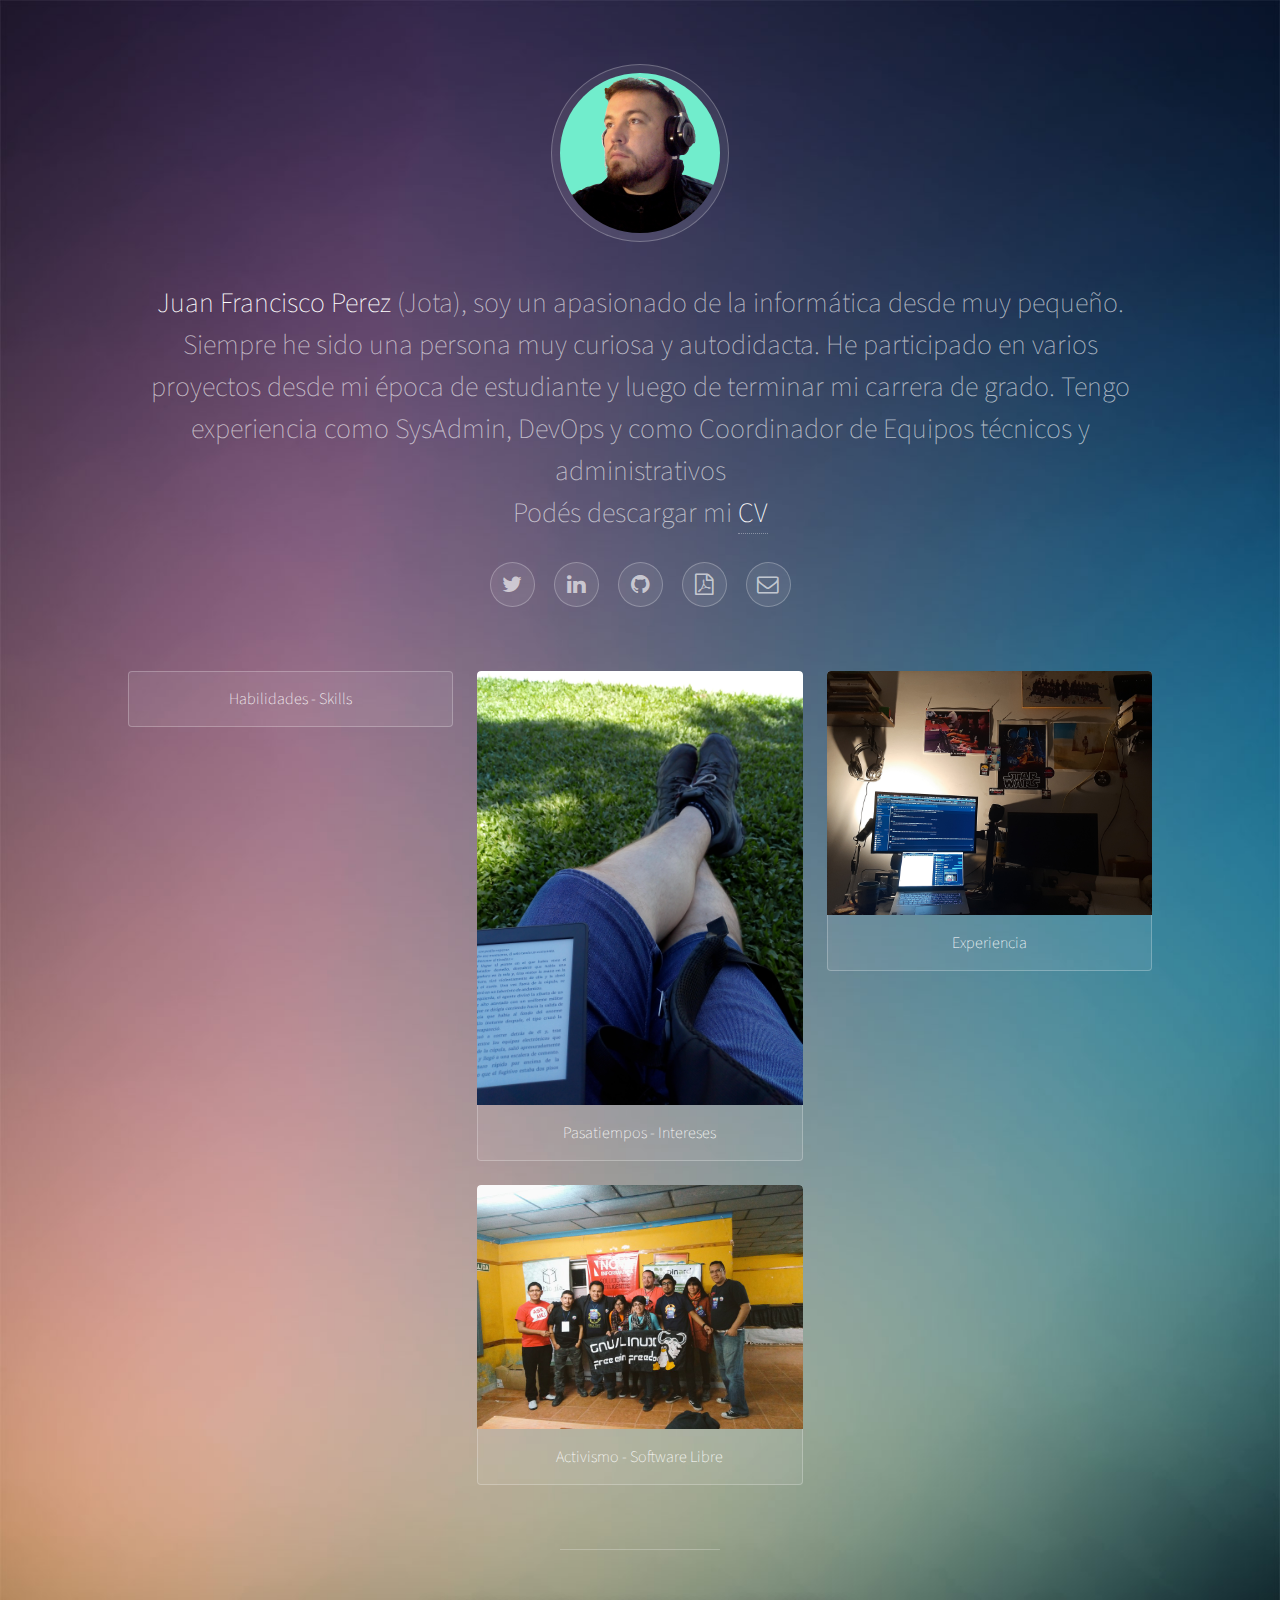
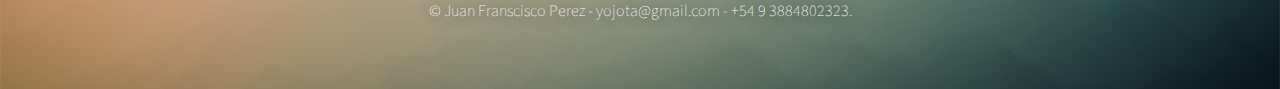
==== commit 0c558b45: "first change for test workflow" ====
--- a/public_html/index.html
+++ b/public_html/index.html
@@ -19,7 +19,7 @@
 				<!-- Header -->
 					<header id="header">
 						<span class="avatar"><img src="images/avatar.jpg" alt="" /></span>
-						<h1><strong>Juan Francisco Perez</strong>, soy un apasionado de la informática desde muy pequeño. Siempre he sido una
+						<h1><strong>Juan Francisco Perez</strong> (Jota), soy un apasionado de la informática desde muy pequeño. Siempre he sido una
 							persona muy curiosa y autodidacta. He participado en varios proyectos desde mi época de estudiante y luego de terminar mi carrera de grado. Tengo experiencia como SysAdmin, DevOps y como Coordinador de Equipos técnicos y administrativos 
 							<br />
 						Podés descargar mi <strong><a href="cv.pdf">CV</a></strong></h1>
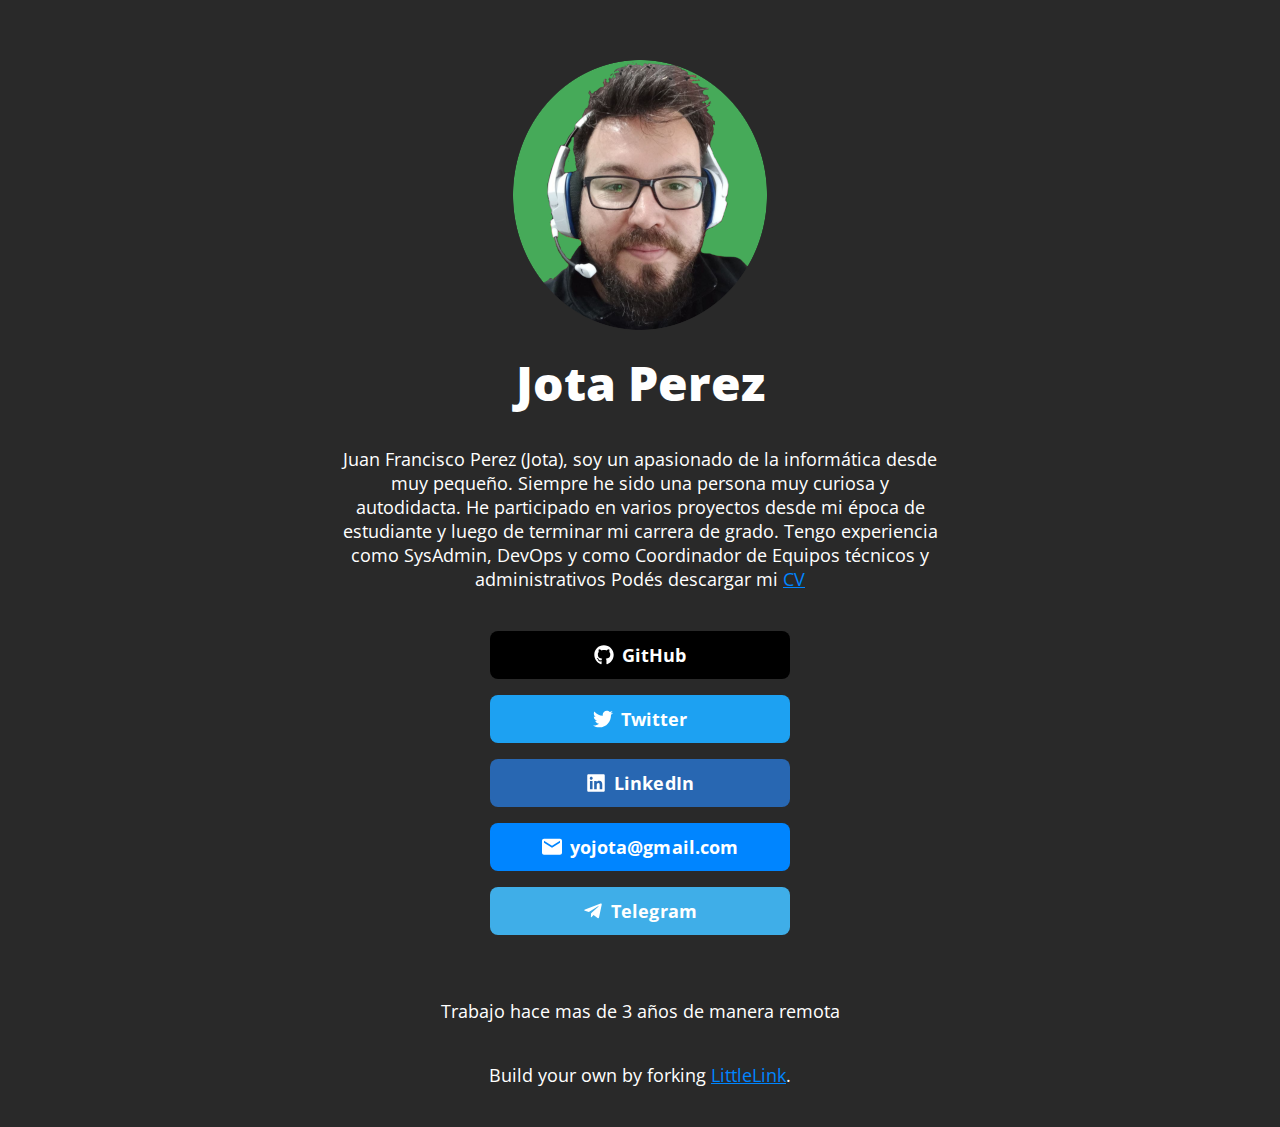
==== commit 5e6061f8: ":paperclip: new personal site" ====
--- a/public_html/index.html
+++ b/public_html/index.html
@@ -1,80 +1,82 @@
-<!DOCTYPE HTML>
-<!--
-	Visualize by TEMPLATED
-	templated.co @templatedco
-	Released for free under the Creative Commons Attribution 3.0 license (templated.co/license)
--->
-<html>
-	<head>
-		<title>Juan Franscico Perez - yojota</title>
-		<meta charset="utf-8" />
-		<meta name="viewport" content="width=device-width, initial-scale=1" />
-		<link rel="stylesheet" href="assets/css/main.css" />
-	</head>
-	<body>
+<!DOCTYPE html>
+<html lang="es">
+<head>
 
-		<!-- Wrapper -->
-			<div id="wrapper">
+  <!-- Page Information
+  –––––––––––––––––––––––––––––––––––––––––––––––––– -->
+  <meta charset="utf-8">
+  <title>Jota Perez</title>
+  <meta name="description" content="Find us online!">
+  <meta name="author" content="Seth Cottle">
 
-				<!-- Header -->
-					<header id="header">
-						<span class="avatar"><img src="images/avatar.jpg" alt="" /></span>
-						<h1><strong>Juan Francisco Perez</strong> (Jota), soy un apasionado de la informática desde muy pequeño. Siempre he sido una
-							persona muy curiosa y autodidacta. He participado en varios proyectos desde mi época de estudiante y luego de terminar mi carrera de grado. Tengo experiencia como SysAdmin, DevOps y como Coordinador de Equipos técnicos y administrativos 
-							<br />
-						Podés descargar mi <strong><a href="cv.pdf">CV</a></strong></h1>
-						<ul class="icons">
-							<li><a href="https://twitter.com/yojota" class="icon style2 fa-twitter"><span class="label">Twitter</span></a></li>
-							<li><a href="https://www.linkedin.com/in/juan-francisco-perez-b0759632/" class="icon style2 fa-linkedin"><span class="label">Linkedin</span></a></li>
-							<li><a href="https://github.com/yojota" class="icon style2 fa-github"><span class="label">Github</span></a></li>
-							<li><a href="cv.pdf" class="icon style2 fa-file-pdf-o"><span class="label">CV</span></a></li>
-							<li><a href="mailto:yojota@gmail.com" class="icon style2 fa-envelope-o"><span class="label">Email</span></a></li>
-						</ul>
-					</header>
+  <!-- Mobile Specific Metas
+  –––––––––––––––––––––––––––––––––––––––––––––––––– -->
+  <meta name="viewport" content="width=device-width, initial-scale=1">
 
-				<!-- Main -->
-					<section id="main">
+  <!-- FONT
+  –––––––––––––––––––––––––––––––––––––––––––––––––– -->
+  <link href="https://fonts.googleapis.com/css?family=Open+Sans:400,600,700,800&display=swap" rel="stylesheet">
 
-						<!-- Thumbnails -->
-							<section class="thumbnails">
-								<div>
-									<a href="images/fulls/01.jpg">
-										<img src="images/thumbs/01.jpg" alt="" />
-										<h3>Habilidades - Skills</h3>
-									</a>
-								</div>
-								<div>
-									<a href="images/fulls/03.jpg">
-										<img src="images/thumbs/03.jpg" alt="" />
-										<h3>Pasatiempos - Intereses</h3>
-									</a>
-									<a href="images/fulls/05.jpg">
-										<img src="images/thumbs/05.jpg" alt="" />
-										<h3>Activismo - Software Libre</h3>
-									</a>
-								</div>
-								<div>
-									<a href="images/fulls/06.jpg">
-										<img src="images/thumbs/06.jpg" alt="" />
-										<h3>Experiencia</h3>
-									</a>
-								</div>
-							</section>
+  <!-- CSS
+  –––––––––––––––––––––––––––––––––––––––––––––––––– -->
+  <link rel="stylesheet" href="css/normalize.css">
+  <link rel="stylesheet" href="css/skeleton-dark.css">
+  <link rel="stylesheet" href="css/brands.css">
 
-					</section>
+  <!-- Favicon
+  –––––––––––––––––––––––––––––––––––––––––––––––––– -->
+  <link rel="icon" type="image/png" href="images/avatar.png">
 
-				<!-- Footer -->
-					<footer id="footer">
-						<p>&copy; Juan Franscisco Perez - yojota@gmail.com - +54 9 3884802323.</p>
-					</footer>
+</head>
+<body>
 
-			</div>
+  <!-- Primary Page Layout
+  –––––––––––––––––––––––––––––––––––––––––––––––––– -->
+  <div class="container">
+    <div class="row">
+      <div class="column" style="margin-top: 10%">
 
-		<!-- Scripts -->
-			<script src="assets/js/jquery.min.js"></script>
-			<script src="assets/js/jquery.poptrox.min.js"></script>
-			<script src="assets/js/skel.min.js"></script>
-			<script src="assets/js/main.js"></script>
 
-	</body>
-</html>+        <!-- Your Image Here -->
+        <img src="images/avatar.png" srcset="images/avatar@2x.png 2x" alt="LittleLink Logo">
+
+        <!-- Your Name -->
+        <h1>Jota Perez</h1>
+
+        <!-- Short Bio -->
+        <p> Juan Francisco Perez (Jota), soy un apasionado de la informática desde muy pequeño. Siempre he sido una persona muy curiosa y autodidacta. He participado en varios proyectos desde mi época de estudiante y luego de terminar mi carrera de grado. Tengo experiencia como SysAdmin, DevOps y como Coordinador de Equipos técnicos y administrativos
+          Podés descargar mi <a href=https://yojota.cloud/cv.pdf>CV</a> </p>
+
+        <!-- Github -->
+        <a class="button button-github" href="https://github.com/yojota" target="_blank" rel="noopener"><img class="icon" src="icons/github.svg" alt="">GitHub</a>
+          <br>
+        
+        <!-- Twitter -->
+        <a class="button button-twitter" href="https://twitter.com/yojota" target="_blank" rel="noopener"><img class="icon" src="icons/twitter.svg" alt="">Twitter</a>
+          <br>
+
+        <!-- LinkedIn -->
+        <a class="button button-linkedin" href="https://www.linkedin.com/in/juan-francisco-perez-b0759632/" target="_blank" rel="noopener"><img class="icon" src="icons/linkedin.svg" alt="">LinkedIn</a>
+          <br>
+
+        <!-- Email -->
+        <a class="button button-default" href="mailto:yojota@gmail.com" target="_blank" rel="noopener"><img class="icon" src="icons/email.svg" alt="">yojota@gmail.com</a>
+          <br>
+
+        <!-- Telegram -->
+        <a class="button button-telegram" href="https://t.me/yojota" target="_blank" rel="noopener"><img class="icon" src="icons/telegram.svg" alt="">Telegram</a>
+          <br>          
+
+          <br>
+        <br>
+        <p>Trabajo hace mas de 3 años de manera remota</p>
+        <p>Build your own by forking <a href="https://littlelink.io" target="_blank" rel="noopener">LittleLink</a>.</p>
+          
+      </div>
+    </div>
+  </div>
+
+<!-- End Document
+  –––––––––––––––––––––––––––––––––––––––––––––––––– -->
+</body>
+</html>
--- a/public_html/css/skeleton-dark.css
+++ b/public_html/css/skeleton-dark.css
@@ -0,0 +1,170 @@
+/*
+* littlelink V1
+* https://littlelink.com
+* Free to use under the MIT license.
+* http://www.opensource.org/licenses/mit-license.php
+* 12/21/2019
+*
+* Built using:
+*
+* Skeleton V2.0.4
+* Copyright 2014, Dave Gamache
+* www.getskeleton.com
+* Free to use under the MIT license.
+* http://www.opensource.org/licenses/mit-license.php
+* 12/29/2014
+*/
+
+
+/* Table of contents
+––––––––––––––––––––––––––––––––––––––––––––––––––
+- Grid
+- Base Styles
+- Typography
+- Links
+- Code
+- Spacing
+- Utilities
+*
+* You'll find the button css in css/brands.css.
+*
+*/
+
+
+/* Grid
+–––––––––––––––––––––––––––––––––––––––––––––––––– */
+.container {
+  position: relative;
+  width: 100%;
+  max-width: 600px;
+  text-align: center;
+  margin: 0 auto;
+  padding: 0 20px;
+  box-sizing: border-box; }
+.column {
+  position: center;
+  width: 100%;
+  float: center;
+  box-sizing: border-box; }
+
+/* For devices larger than 400px */
+@media (min-width: 400px) {
+  .container {
+    width: 85%;
+    padding: 0; }
+}
+
+/* For devices larger than 550px */
+@media (min-width: 550px) {
+  .container {
+    width: 80%; }
+  .column,
+  .columns {
+    margin-left: 0; }
+  .column:first-child,
+  .columns:first-child {
+    margin-left: 0; }
+
+}
+
+
+/* Base Styles
+–––––––––––––––––––––––––––––––––––––––––––––––––– */
+/* NOTE
+html is set to 62.5% so that all the REM measurements throughout Skeleton
+are based on 10px sizing. So basically 1.5rem = 15px :) */
+
+html {
+  font-size: 100%; }
+body {
+  background-color: #292929;
+  font-size: 18px;
+  line-height: 24px;
+  font-weight: 400;
+  font-family: "Open Sans", "HelveticaNeue", "Helvetica Neue", Helvetica, Arial, sans-serif;
+  color: #FFFFFF; }
+
+
+/* Typography
+–––––––––––––––––––––––––––––––––––––––––––––––––– */
+h1 {
+  margin-top: 0;
+  margin-bottom: 16px;
+  font-weight: 800; }
+h1 { font-size:24px; line-height: 64px; letter-spacing: 0;}
+
+
+/* Larger than phablet */
+@media (min-width: 550px) {
+  h1 { font-size: 48px; line-height: 96px;}
+}
+
+p {
+  margin-top: 0; }
+
+
+/* Links
+–––––––––––––––––––––––––––––––––––––––––––––––––– */
+a {
+  color: #0085FF; }
+a:hover {
+  color: #0085FF; }
+
+
+/* Code
+–––––––––––––––––––––––––––––––––––––––––––––––––– */
+code {
+  padding: .2rem .5rem;
+  margin: 0 .2rem;
+  font-size: 90%;
+  color: #000000;
+  white-space: nowrap;
+  background: #F1F1F1;
+  border: 1px solid #E1E1E1;
+  border-radius: 4px; }
+pre > code {
+  display: block;
+  padding: 1rem 1.5rem;
+  white-space: pre; }
+
+/* Spacing
+–––––––––––––––––––––––––––––––––––––––––––––––––– */
+button,
+.button {
+  margin-bottom: 1rem; }
+input,
+textarea,
+select,
+fieldset {
+  margin-bottom: 1.5rem; }
+pre,
+blockquote,
+dl,
+figure,
+p,
+ol {
+  margin-bottom: 2.5rem; }
+
+
+/* Utilities
+–––––––––––––––––––––––––––––––––––––––––––––––––– */
+.u-full-width {
+  width: 100%;
+  box-sizing: border-box; }
+.u-max-full-width {
+  max-width: 100%;
+  box-sizing: border-box; }
+.u-pull-right {
+  float: right; }
+.u-pull-left {
+  float: left; }
+
+
+/* Misc
+–––––––––––––––––––––––––––––––––––––––––––––––––– */
+hr {
+  margin-top: 3rem;
+  margin-bottom: 3.5rem;
+  border-width: 0;
+  border-top: 1px solid #E1E1E1; }
+
--- a/public_html/css/brands.css
+++ b/public_html/css/brands.css
@@ -0,0 +1,335 @@
+/*
+* littlelink.io
+* Skeleton V2.0.4
+* Copyright 2014, Dave Gamache
+* www.getskeleton.com
+* Free to use under the MIT license.
+* http://www.opensource.org/licenses/mit-license.php
+* 12/29/2014
+*/
+
+/*
+* Built using on:
+* Skeleton V2.0.4
+* Copyright 2014, Dave Gamache
+* www.getskeleton.com
+* Free to use under the MIT license.
+* http://www.opensource.org/licenses/mit-license.php
+* 12/29/2014
+*/
+
+
+/* Table of contents
+––––––––––––––––––––––––––––––––––––––––––––––––––
+
+- Buttons
+- Brand Styles
+
+*/
+
+
+/* Buttons
+–––––––––––––––––––––––––––––––––––––––––––––––––– */
+
+.button,
+button {
+  display: inline-block;
+  text-decoration: none;
+  height: 48px;
+  text-align: center;
+  vertical-align: middle;
+  font-size: 18px;
+  width: 300px;
+  font-weight: 700;
+  line-height: 48px;
+  letter-spacing: 0.1px;
+  white-space: wrap;
+  border-radius: 8px;
+  cursor: pointer;
+ }
+button:hover,
+.button:focus {
+  color: #333;
+  border-color: #888;
+  outline: 0; }
+.button.button-primary {
+  color: #FFF;
+  filter: brightness(90%) }
+.button.button-primary:hover,
+.button.button-primary:focus {
+  color: #FFF;
+  filter: brightness(90%) }
+
+
+/* Brand Icons
+–––––––––––––––––––––––––––––––––––––––––––––––––– */
+
+.icon {
+  padding: 0px 8px 3.5px 0px;
+  vertical-align: middle;
+  width: 20px;
+  height: 20px;
+}
+
+
+/* Brand Styles
+–––––––––––––––––––––––––––––––––––––––––––––––––– */
+
+/* Default (this is great for your own brand color!) */
+.button.button-default {
+  color: #FFFFFF;
+  background-color: #0085FF }
+.button.button-default:hover,
+.button.button-default:focus {
+  filter: brightness(90%) }
+
+/* Discord */
+.button.button-discord {
+  color: #FFFFFF;
+  background-color: #5865F2 }
+.button.button-discord:hover,
+.button.button-discord:focus {
+  filter: brightness(90%) }
+
+/* Facebook */
+.button.button-facebook {
+  color: #FFFFFF;
+  background-color: #1877f2 }
+.button.button-facebook:hover,
+.button.button-facebook:focus {
+  filter: brightness(90%) }
+
+/* Facebook Messenger */
+.button.button-messenger {
+  color: #FFFFFF;
+  background-image: linear-gradient(25deg,#0099FF, #5F5DFF,#A033FF, #C740CC, #FF5280, #FF7061) }
+.button.button-messenger:hover,
+.button.button-messenger:focus {
+  filter: brightness(90%) }
+
+/* Figma */
+.button.button-figma {
+  color: #FFFFFF;
+  background-color: #000000 }
+.button.button-figma:hover,
+.button.button-figma:focus {
+  filter: brightness(90%) }
+
+/* Github */
+.button.button-github {
+  color: #FFFFFF;
+  background-color: #000000 }
+.button.button-github:hover,
+.button.button-github:focus {
+  filter: brightness(90%) }
+
+/* Gitlab */
+.button.button-gitlab {
+  color: #ffffff;
+  background-color: #6151b2 }
+.button.button-gitlab:hover,
+.button.button-gitlab:focus {
+  filter: brightness(90%) }
+
+/* Goodreads */
+.button.button-goodreads {
+  color: #333333;
+  background-color: #F3F1E6 }
+.button.button-goodreads:hover,
+.button.button-goodreads:focus {
+  filter: brightness(90%) }
+
+/* Instagram */
+.button.button-instagram {
+  color: #FFFFFF;
+  background-image: linear-gradient(-135deg,#1400c8,#b900b4,#f50000) }
+.button.button-instagram:hover,
+.button.button-instagram:focus {
+  filter: brightness(90%) }
+
+/* Kit */
+.button.button-kit {
+  color: #FFFFFF;
+  background-color: #000000 }
+.button.button-kit:hover,
+.button.button-kit:focus {
+  filter: brightness(90%) }
+
+/* LinkedIn */
+.button.button-linkedin {
+  color: #FFFFFF;
+  background-color: #2867B2 }
+.button.button-linkedin:hover,
+.button.button-linkedin:focus {
+  filter: brightness(90%) }
+
+/* Mastodon */
+.button.button-mastodon {
+  color: #FFFFFF;
+  background-color: #1F232B }
+.button.button-mastodon:hover,
+.button.button-mastodon:focus {
+  filter: brightness(90%) }
+
+/* Medium */
+.button.button-medium {
+  color: #FFFFFF;
+  background-color: #000000 }
+.button.button-medium:hover,
+.button.button-medium:focus {
+  filter: brightness(90%) }
+
+/* Pinterest */
+.button.button-pinterest {
+  color: #000000;
+  background-color: #FFE2EB }
+.button.button-pinterest:hover,
+.button.button-pinterest:focus {
+  filter: brightness(90%) }
+
+/* Producthunt */
+.button.button-producthunt {
+  color: #DA552F;
+  border-style: solid;
+  border-color: #DA552F;
+  border-width: 2px;
+  background-color: #FFFFFF }
+.button.button-producthunt:hover,
+.button.button-producthunt:focus {
+  filter: brightness(90%) }
+
+/* Reddit */
+.button.button-reddit {
+  color: #000000;
+  background-color: #D7DFE2 }
+.button.button-reddit:hover,
+.button.button-reddit:focus {
+  filter: brightness(90%) }
+
+/* Skoob */
+.button.button-skoob {
+  color: #FFFFFF;
+  background-color: #3189C8 }
+.button.button-skoob:hover,
+.button.button-skoob:focus {
+  filter: brightness(90%) }
+
+/* Snapchat */
+.button.button-snapchat {
+  color: #000000;
+  background-color: #fffc00 }
+.button.button-snapchat:hover,
+.button.button-snapchat:focus {
+  filter: brightness(90%) }
+
+/* SoundCloud */
+.button.button-soundcloud {
+  color: #FFFFFF;
+  background-color: #ff5500 }
+.button.button-soundcloud:hover,
+.button.button-soundcloud:focus {
+  filter: brightness(90%) }
+
+/* Spotify */
+.button.button-spotify {
+  color: #FFFFFF;
+  background-color: #000000 }
+.button.button-spotify:hover,
+.button.button-spotify:focus {
+  filter: brightness(90%) }
+
+/* Steam */
+.button.button-steam {
+  color: #FFFFFF;
+  background-color: #171a21 }
+.button.button-steam:hover,
+.button.button-steam:focus {
+  filter: brightness(90%) }
+  
+/* Telegram */
+.button.button-telegram {
+  color: #FFFFFF;
+  background-color: #3faee8 }
+.button.button-telegram:hover,
+.button.button-telegram:focus {
+  filter: brightness(90%) }
+
+/* TikTok */
+.button.button-tiktok {
+  color: #FFFFFF;
+  background-color: #000000 }
+.button.button-tiktok:hover,
+.button.button-tiktok:focus {
+  filter: brightness(90%) }
+
+/* Tumblr */
+.button.button-tumblr {
+  color: #FFFFFF;
+  background-color: #131313 }
+.button.button-tumblr:hover,
+.button.button-tumblr:focus {
+  filter: brightness(90%) }
+
+/* Twitch */
+.button.button-twitch {
+  color: #FFFFFF;
+  background-color: #9146ff }
+.button.button-twitch:hover,
+.button.button-twitch:focus {
+  filter: brightness(90%) }
+
+/* Twitter */
+.button.button-twitter {
+  color: #FFFFFF;
+  background-color: #1DA1F2 }
+.button.button-twitter:hover,
+.button.button-twitter:focus {
+  filter: brightness(90%) }
+
+/* Vimeo */
+.button.button-vimeo {
+  color: #FFFFFF;
+  background-color: #1ab7ea }
+.button.button-vimeo:hover,
+.button.button-vimeo:focus {
+  filter: brightness(90%) }
+
+/* PayPal */
+.button.button-paypal {
+  color: #FFFFFF;
+  background-color: #003087 }
+.button.button-paypal:hover,
+.button.button-paypal:focus {
+  filter: brightness(90%) }
+
+/* YouTube */
+.button.button-youtube {
+  color: #FFFFFF;
+  background-color:  #000000 }
+.button.button-youtube:hover,
+.button.button-youtube:focus {
+  filter: brightness(90%) }
+
+/* WhatsApp */
+.button.button-whatsapp {
+  color: #FFFFFF;
+  background-color:  #455A64 }
+.button.button-whatsapp:hover,
+.button.button-whatsapp:focus {
+  filter: brightness(90%) }
+
+/* Wordpress */
+.button.button-wordpress {
+  color: #FFFFFF;
+  background-color: #21759b }
+.button.button-wordpress:hover,
+.button.button-wordpress:focus {
+  filter: brightness(90%) }
+
+/* Xing */
+.button.button-xing {
+  color: #FFFFFF;
+  background-color: #026466 }
+.button.button-xing:hover,
+.button.button-xing:focus {
+  filter: brightness(90%) }
